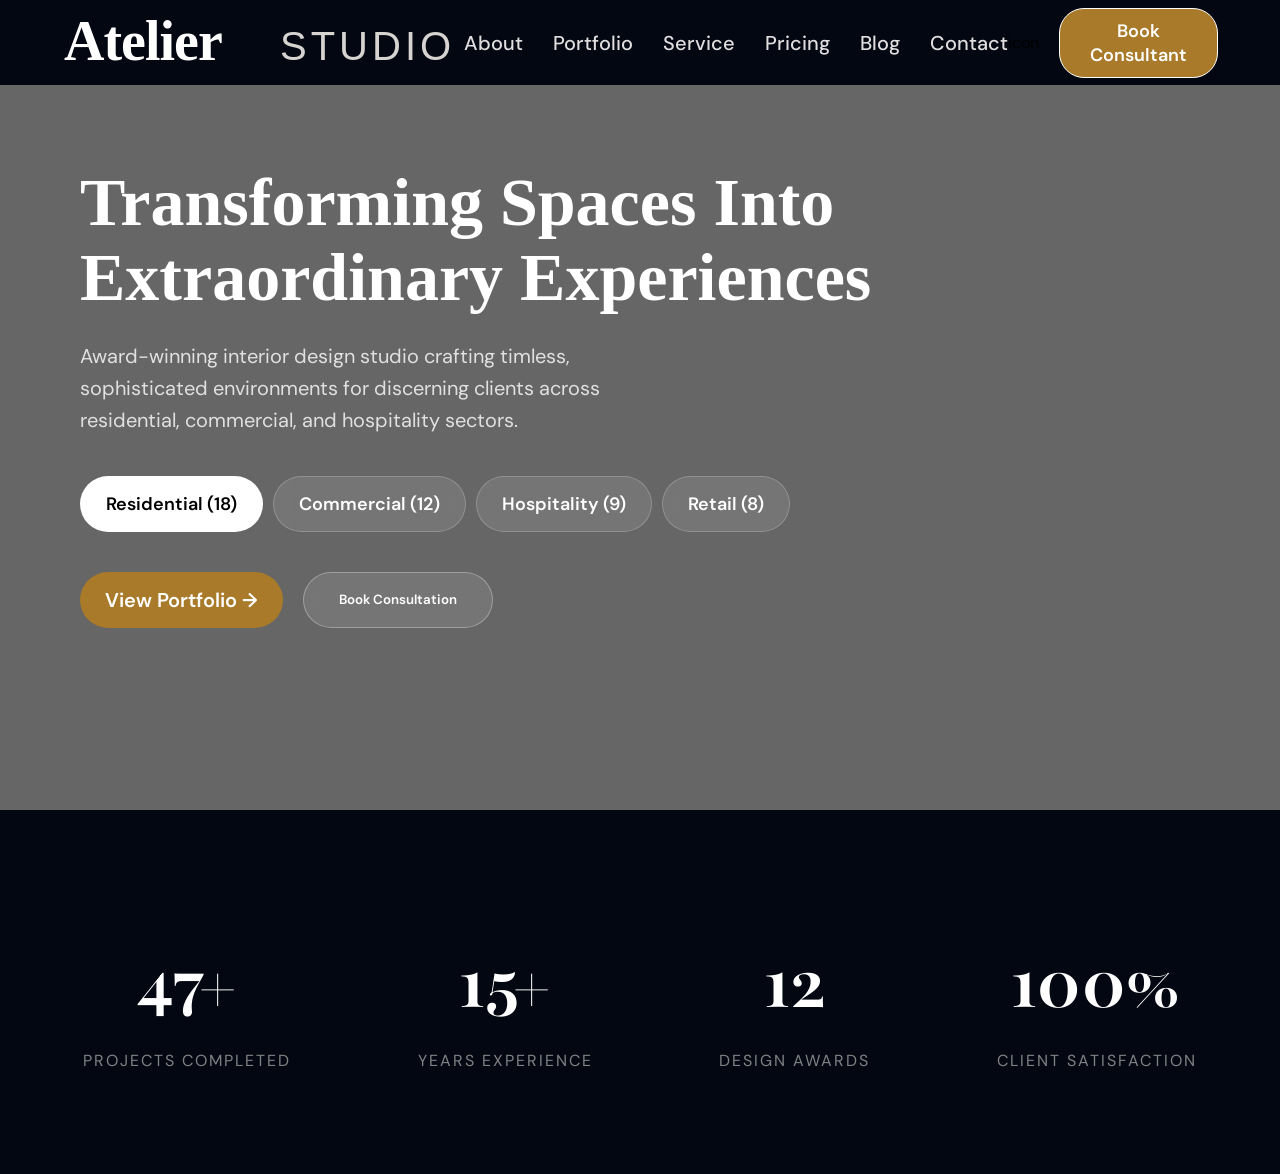
==== index.html @ 5f813e4d "fixed structure" ====
<!DOCTYPE html>
<html lang="en">
<head>
    <meta charset="UTF-8">
    <meta name="viewport" content="width=device-width, initial-scale=1.0">
    <title>Atelier</title>
    <link rel="stylesheet" href="./css/index.css" />
</head>
<body>

    <!--NAVIGATION-->
    <header class="hero">
        <nav>
            <div class="navigation">
                    <div class="logo" >
                        <img src=".\resource\logo-light (2).svg" alt="logo" />
                    </div>
                <div class="nav_items">
                     <a href="./html/About.html">About</a>
                     <a href="./html/portfolio.html">portfolio</a>
                     <a href="./html/service.html">service</a>
                     <a href="./html/pricing.html">pricing</a>
                     <a href="./html/blog.html">blog</a>
                     <a href="./html/contact.html">contact</a>
                </div>
                <div class="consultant_button">
                   <div>icon</div>
                   <button>Book Consultant</button>
                </div>
            </div>
        </nav>
        
        <div class="hero_content">
            <h1>Transforming Spaces Into <br> Extraordinary Experiences</h1>
            <p>Award-winning interior design studio crafting timless, sophisticated 
               environments for discerning clients across residential, commercial, 
               and hospitality sectors.</p>
        </div>

        <div class="category_tags">
            <button class="tag active">Residential (18)</button>
            <button class="tag">Commercial (12)</button>
            <button class="tag">Hospitality (9)</button>
            <button class="tag">Retail (8)</button>
        </div>

        <div class="cta_buttons">
            <button class="btn_portfolio">View Portfolio &rarr;</button>
            <button class="btn_glass">Book Consultation</button>
        </div>
    </header>

    <section class="stats-container">
        <div class="stat-item">
             <h2>47+</h2>
             <p>PROJECTS COMPLETED</p>
        </div>
        <div class="stat-item">
             <h2>15+</h2>
             <p>YEARS EXPERIENCE</p>
        </div>
        <div class="stat-item">
             <h2>12</h2>
             <p>DESIGN AWARDS</p>
        </div>
        <div class="stat-item">
             <h2>100%</h2>
             <p>CLIENT SATISFACTION</p>
        </div>
    </section>
</body>
</html>
---- css/index.css ----
@import url('https://fonts.googleapis.com/css2?family=DM+Sans:ital,opsz,wght@0,9..40,100..1000;1,9..40,100..1000&display=swap');
@import url('https://fonts.googleapis.com/css2?family=Playfair:ital,opsz,wght@0,5..1200,300..900;1,5..1200,300..900&display=swap');

*{
    font-family: "DM Sans", sans-serif;
}
body{
    margin: 0px;
    padding: 0px;
}
nav{
    background-color:#030712;
}

.navigation{
    width: 90%;
    margin: 0px auto;
    display: flex;
    justify-content: space-between;
}
.logo img{
    height: 80px;
    width: fit-content;
    /* aspect-ratio: square; */
}

.nav_items{
    display: flex;
    align-items: center;
    gap: 30px;
}
.nav_items a{
    color:rgb(224, 222, 222);
    text-decoration: none;
    text-transform: capitalize;
    font-size: 20px;
    font-weight: 500;
}

.consultant_button{
    display: flex;
    gap:20px;
    align-items: center;
}
.consultant_button button{
    border: none;
    padding: 10px 30px;
    border-radius: 25px;
    font-size: 18px;
    font-weight: 600;
    background-color: #A87A2A;
    border: 1px solid;
    color: white;
}

/* THE BACKGROUND IMAGE SECTION */
.hero{
    height:90vh;
    width:100%;
    background: linear-gradient(rgba(0, 0, 0, 0.6), rgba(0, 0, 0, 0.6)),
                url("https://images.unsplash.com/photo-1600210492486-724fe5c67fb0?w=1920&h=1080&fit=crop&q=80");
    background-size: cover;
    background-position: center;
    flex-direction: column;
}

/* HERO CONTENT */
.hero_content {
    margin-top: 80px;
    padding-left: 80px;
    max-width: 900px;
}
h1 {
    font-family: 'Playfair Display', serif;
    font-size: 68px;
    line-height: 1.1;
    margin-bottom: 25px;
    color: white;
}
p {
    font-size: 20px;
    line-height: 1.6;
    opacity: 0.8;
    max-width: 600px;
    margin-bottom: 40px;
    color:white;
}

/* CATEGORY TAGS (Glass Effect) */
.category_tags {
    display: flex;
    gap: 10px;
    margin-bottom: 40px;
    padding-left: 80px;
}

.tag {
    background: rgba(255, 255, 255, 0.1);
    backdrop-filter: blur(10px);
    border: 1px solid rgba(255, 255, 255, 0.2);
    color: white;
    padding: 15px 25px;
    border-radius: 30px;
    cursor: pointer;
    font-size:18px;
    font-weight: 600;
}

.tag.active {
    background: white;
    color: black;
}

/* BOTTOM BUTTONS */
.cta_buttons {
    display: flex;
    gap: 20px;
    padding-left: 80px;
}

.btn_portfolio {
    background: #A87A2A;
    border: none;
    padding: 15px 25px;
    border-radius: 30px;
    color: white;
    font-weight: 600;
    cursor: pointer;
    font-size: 20px;
}

.btn_glass {
    background: rgba(255, 255, 255, 0.1);
    backdrop-filter: blur(10px);
    border: 1px solid rgba(255, 255, 255, 0.3);
    padding: 18px 35px;
    border-radius: 30px;
    color: white;
    font-weight: 600;
    cursor: pointer;
}

.stats-container {
    background-color: #030712; 
    color: white;
    padding: 60px 20px;
    display: flex;
    justify-content: space-around; /* Distributes items evenly */
    align-items: center;
    text-align: center;
}

.stat-item h2 {
    font-size: 5rem;
    margin-bottom: 10px;
    font-weight: bold;
    font-family: "Playfair", serif; 
}

.stat-item p {
    font-size: 1rem;
    letter-spacing: 2px; /* Gives it that clean, modern look */
    color: #a0a0a0; /* Slightly faded text for the sub-label */
    text-transform: uppercase;
}

/* Mobile Responsive: */
@media (max-width: 768px) {
    .stats-container {
        flex-direction: column;
        gap: 40px;
    }
}
.page_header{
    background-color: #1b1715;
    color: white;
    text-align: center;
    padding: 120px 20px;
}

.page_header h1{
    font-family: Georgia, serif;
    font-size: 55px;
    margin-bottom: 20px;
}

.page_header p{
    max-width: 700px;
    margin: 0 auto 30px;
    font-size: 20px;
    line-height: 1.5;
}

.page_header div{
    font-size: 16px;
}

.badge{
    display: inline-block;
    background-color: #4b4b4b;
    color: white;
    padding: 8px 18px;
    border-radius: 20px;
    margin-bottom: 25px;
}
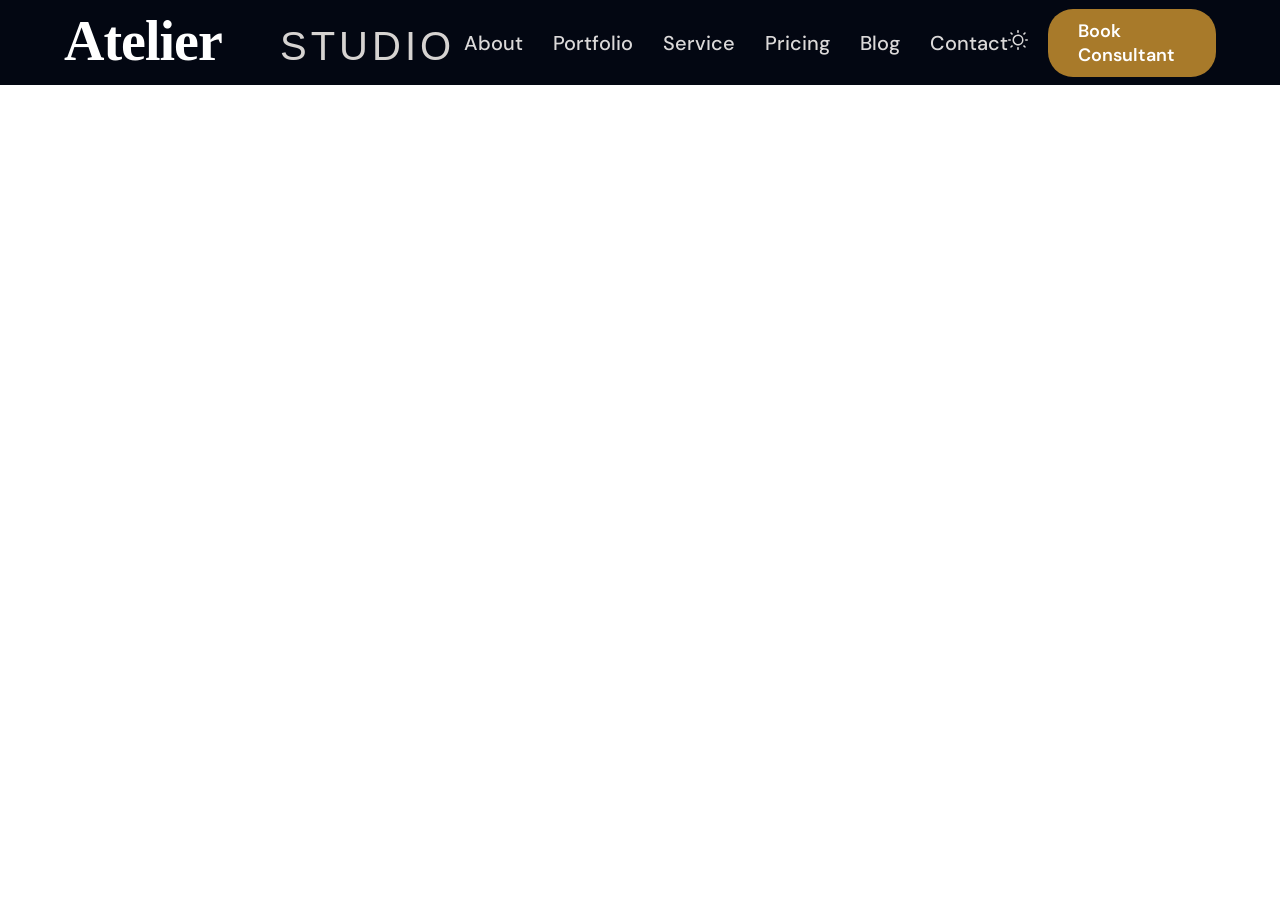
==== commit 899903ad: "first commit" ====
--- a/index.html
+++ b/index.html
@@ -12,8 +12,9 @@
     <header class="hero">
         <nav>
             <div class="navigation">
+                
                     <div class="logo" >
-                        <img src=".\resource\logo-light (2).svg" alt="logo" />
+                        <img src="..\resource\logo-light (2).svg"/>
                     </div>
                 <div class="nav_items">
                      <a href="./html/About.html">About</a>
@@ -24,49 +25,22 @@
                      <a href="./html/contact.html">contact</a>
                 </div>
                 <div class="consultant_button">
-                   <div>icon</div>
-                   <button>Book Consultant</button>
+                    
+                   <div><svg xmlns="http://www.w3.org/2000/svg" width="20" height="20" viewBox="0 0 20 20"><path fill="currentColor" d="M19 9.199h-.98c-.553 0-1 .359-1 .801c0 .441.447.799 1 .799H19c.552 0 1-.357 1-.799c0-.441-.449-.801-1-.801M10 4.5A5.483 5.483 0 0 0 4.5 10c0 3.051 2.449 5.5 5.5 5.5c3.05 0 5.5-2.449 5.5-5.5S13.049 4.5 10 4.5m0 9.5c-2.211 0-4-1.791-4-4c0-2.211 1.789-4 4-4a4 4 0 0 1 0 8m-7-4c0-.441-.449-.801-1-.801H1c-.553 0-1 .359-1 .801c0 .441.447.799 1 .799h1c.551 0 1-.358 1-.799m7-7c.441 0 .799-.447.799-1V1c0-.553-.358-1-.799-1s-.801.447-.801 1v1c0 .553.359 1 .801 1m0 14c-.442 0-.801.447-.801 1v1c0 .553.359 1 .801 1c.441 0 .799-.447.799-1v-1c0-.553-.358-1-.799-1m7.365-13.234c.391-.391.454-.961.142-1.273s-.883-.248-1.272.143l-.7.699c-.391.391-.454.961-.142 1.273s.883.248 1.273-.143zM3.334 15.533l-.7.701c-.391.391-.454.959-.142 1.271s.883.25 1.272-.141l.7-.699c.391-.391.454-.961.142-1.274s-.883-.247-1.272.142m.431-12.898c-.39-.391-.961-.455-1.273-.143s-.248.883.141 1.274l.7.699c.391.391.96.455 1.272.143s.249-.883-.141-1.273zm11.769 14.031l.7.699c.391.391.96.453 1.272.143c.312-.312.249-.883-.142-1.273l-.699-.699c-.391-.391-.961-.455-1.274-.143s-.248.882.143 1.273"/></svg></div>
+                  <div class="button">
+                    <div class="button_text">Book Consultant</div>
+                    <div class="hov_button"></div>
+
+                  
+                </div>
+                <div class ="menu">
+                   <svg xmlns="http://www.w3.org/2000/svg" width="24" height="24" viewBox="0 0 24 24"><g fill="none" stroke="currentColor" stroke-dasharray="16" stroke-linecap="round" stroke-linejoin="round" stroke-width="2"><path d="M5 5h14"><animate fill="freeze" attributeName="stroke-dashoffset" dur="0.3s" values="16;0"/></path><path stroke-dashoffset="16" d="M5 12h14"><animate fill="freeze" attributeName="stroke-dashoffset" begin="0.3s" dur="0.3s" to="0"/></path><path stroke-dashoffset="16" d="M5 19h14"><animate fill="freeze" attributeName="stroke-dashoffset" begin="0.6s" dur="0.3s" to="0"/></path></g></svg>
+
                 </div>
             </div>
+            
         </nav>
         
-        <div class="hero_content">
-            <h1>Transforming Spaces Into <br> Extraordinary Experiences</h1>
-            <p>Award-winning interior design studio crafting timless, sophisticated 
-               environments for discerning clients across residential, commercial, 
-               and hospitality sectors.</p>
-        </div>
-
-        <div class="category_tags">
-            <button class="tag active">Residential (18)</button>
-            <button class="tag">Commercial (12)</button>
-            <button class="tag">Hospitality (9)</button>
-            <button class="tag">Retail (8)</button>
-        </div>
-
-        <div class="cta_buttons">
-            <button class="btn_portfolio">View Portfolio &rarr;</button>
-            <button class="btn_glass">Book Consultation</button>
-        </div>
-    </header>
-
-    <section class="stats-container">
-        <div class="stat-item">
-             <h2>47+</h2>
-             <p>PROJECTS COMPLETED</p>
-        </div>
-        <div class="stat-item">
-             <h2>15+</h2>
-             <p>YEARS EXPERIENCE</p>
-        </div>
-        <div class="stat-item">
-             <h2>12</h2>
-             <p>DESIGN AWARDS</p>
-        </div>
-        <div class="stat-item">
-             <h2>100%</h2>
-             <p>CLIENT SATISFACTION</p>
-        </div>
-    </section>
+        
 </body>
 </html>
--- a/css/index.css
+++ b/css/index.css
@@ -1,6 +1,10 @@
 @import url('https://fonts.googleapis.com/css2?family=DM+Sans:ital,opsz,wght@0,9..40,100..1000;1,9..40,100..1000&display=swap');
 @import url('https://fonts.googleapis.com/css2?family=Playfair:ital,opsz,wght@0,5..1200,300..900;1,5..1200,300..900&display=swap');
-
+:root{
+    --primary-color:#030712;
+    --color-white: rgb(219, 217, 217);
+    --secondary-color:#A87A2A;
+}
 *{
     font-family: "DM Sans", sans-serif;
 }
@@ -30,11 +34,14 @@
     gap: 30px;
 }
 .nav_items a{
-    color:rgb(224, 222, 222);
+    color:rgb(219, 217, 217);
     text-decoration: none;
     text-transform: capitalize;
     font-size: 20px;
     font-weight: 500;
+}
+.consultant_button div svg{
+    color: rgb(219, 217, 217) !important;
 }
 
 .consultant_button{
@@ -42,164 +49,64 @@
     gap:20px;
     align-items: center;
 }
-.consultant_button button{
+.consultant_button .button{
     border: none;
     padding: 10px 30px;
     border-radius: 25px;
     font-size: 18px;
     font-weight: 600;
     background-color: #A87A2A;
-    border: 1px solid;
     color: white;
+    position:relative;
+    overflow:clip;
+    transition: all .3s ease-in-out;
 }
+.consultant_button .button .button_text {
+   position: relative;
+   top: 0px;
+   left: 0px;
+   z-index: 1;
+}
+.consultant_button .button .hov_button{
+    background-color: red;
+    height:100%;
+    width:0%;
+    position: absolute;
+    top: 0px;
+    left: 0px;
+    content:"";
+    contain:"";
+    transition: all .3s ease-in-out;
+}
+.consultant_button .button:hover{
+    color: #A87A2A;
+}
+.consultant_button .button:hover .hov_button{
+    width:100%;
+}
+.menu{
+    display: none;
+}
+/*media query*/
+@media(max-width:480px){
+    navigation{
+    padding: 10px 0px;
+    }
+    
 
-/* THE BACKGROUND IMAGE SECTION */
-.hero{
-    height:90vh;
-    width:100%;
-    background: linear-gradient(rgba(0, 0, 0, 0.6), rgba(0, 0, 0, 0.6)),
-                url("https://images.unsplash.com/photo-1600210492486-724fe5c67fb0?w=1920&h=1080&fit=crop&q=80");
-    background-size: cover;
-    background-position: center;
-    flex-direction: column;
+.logo img{
+    height: 30px;
 }
+.nav_items{
+    display: none;
 
-/* HERO CONTENT */
-.hero_content {
-    margin-top: 80px;
-    padding-left: 80px;
-    max-width: 900px;
 }
-h1 {
-    font-family: 'Playfair Display', serif;
-    font-size: 68px;
-    line-height: 1.1;
-    margin-bottom: 25px;
-    color: white;
+.consultant_button{
+    display: none;
 }
-p {
-    font-size: 20px;
-    line-height: 1.6;
-    opacity: 0.8;
-    max-width: 600px;
-    margin-bottom: 40px;
-    color:white;
-}
-
-/* CATEGORY TAGS (Glass Effect) */
-.category_tags {
-    display: flex;
-    gap: 10px;
-    margin-bottom: 40px;
-    padding-left: 80px;
-}
-
-.tag {
-    background: rgba(255, 255, 255, 0.1);
-    backdrop-filter: blur(10px);
-    border: 1px solid rgba(255, 255, 255, 0.2);
-    color: white;
-    padding: 15px 25px;
-    border-radius: 30px;
-    cursor: pointer;
-    font-size:18px;
-    font-weight: 600;
-}
-
-.tag.active {
-    background: white;
-    color: black;
-}
-
-/* BOTTOM BUTTONS */
-.cta_buttons {
-    display: flex;
-    gap: 20px;
-    padding-left: 80px;
-}
-
-.btn_portfolio {
-    background: #A87A2A;
-    border: none;
-    padding: 15px 25px;
-    border-radius: 30px;
-    color: white;
-    font-weight: 600;
-    cursor: pointer;
-    font-size: 20px;
-}
-
-.btn_glass {
-    background: rgba(255, 255, 255, 0.1);
-    backdrop-filter: blur(10px);
-    border: 1px solid rgba(255, 255, 255, 0.3);
-    padding: 18px 35px;
-    border-radius: 30px;
-    color: white;
-    font-weight: 600;
+.menu{
+    display: block;
+    color: var(--color-white);
     cursor: pointer;
 }
-
-.stats-container {
-    background-color: #030712; 
-    color: white;
-    padding: 60px 20px;
-    display: flex;
-    justify-content: space-around; /* Distributes items evenly */
-    align-items: center;
-    text-align: center;
-}
-
-.stat-item h2 {
-    font-size: 5rem;
-    margin-bottom: 10px;
-    font-weight: bold;
-    font-family: "Playfair", serif; 
-}
-
-.stat-item p {
-    font-size: 1rem;
-    letter-spacing: 2px; /* Gives it that clean, modern look */
-    color: #a0a0a0; /* Slightly faded text for the sub-label */
-    text-transform: uppercase;
-}
-
-/* Mobile Responsive: */
-@media (max-width: 768px) {
-    .stats-container {
-        flex-direction: column;
-        gap: 40px;
-    }
-}
-.page_header{
-    background-color: #1b1715;
-    color: white;
-    text-align: center;
-    padding: 120px 20px;
-}
-
-.page_header h1{
-    font-family: Georgia, serif;
-    font-size: 55px;
-    margin-bottom: 20px;
-}
-
-.page_header p{
-    max-width: 700px;
-    margin: 0 auto 30px;
-    font-size: 20px;
-    line-height: 1.5;
-}
-
-.page_header div{
-    font-size: 16px;
-}
-
-.badge{
-    display: inline-block;
-    background-color: #4b4b4b;
-    color: white;
-    padding: 8px 18px;
-    border-radius: 20px;
-    margin-bottom: 25px;
 }
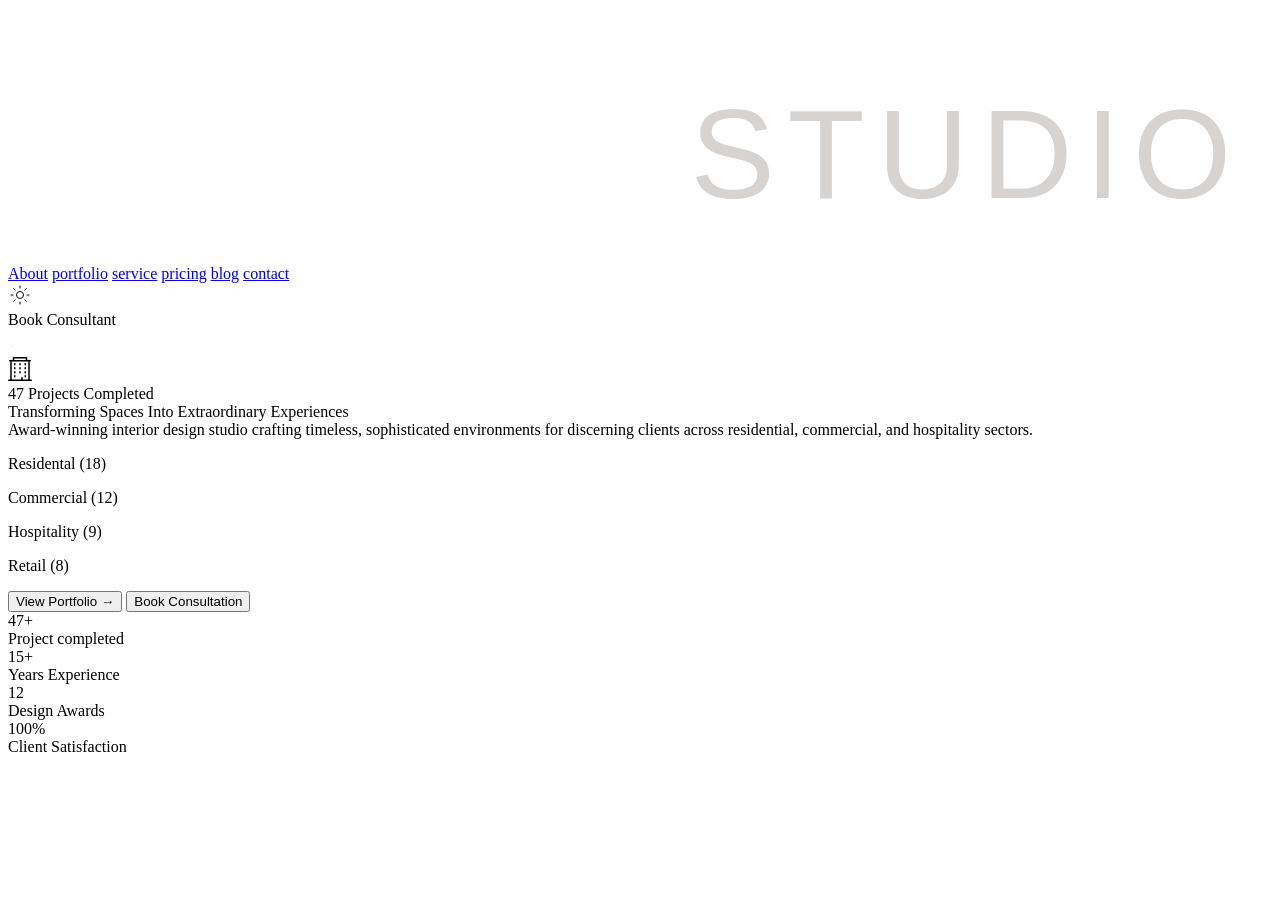
==== commit 511f6204: "first commit" ====
--- a/index.html
+++ b/index.html
@@ -4,42 +4,112 @@
     <meta charset="UTF-8">
     <meta name="viewport" content="width=device-width, initial-scale=1.0">
     <title>Atelier</title>
-    <link rel="stylesheet" href="./css/index.css" />
+    <link rel="stylesheet" href="./CSS/index.css" />
 </head>
 <body>
 
     <!--NAVIGATION-->
-    <header class="hero">
         <nav>
             <div class="navigation">
-                
                     <div class="logo" >
-                        <img src="..\resource\logo-light (2).svg"/>
+                         <img src="./resource/logo-light (2).svg" alt="logo"/>
                     </div>
                 <div class="nav_items">
-                     <a href="./html/About.html">About</a>
-                     <a href="./html/portfolio.html">portfolio</a>
-                     <a href="./html/service.html">service</a>
-                     <a href="./html/pricing.html">pricing</a>
-                     <a href="./html/blog.html">blog</a>
-                     <a href="./html/contact.html">contact</a>
+                     <a href="./HTML/About.html">About</a>
+                     <a href="./HTML/portfolio.html">portfolio</a>
+                     <a href="./HTML/service.html">service</a>
+                     <a href="./HTML/pricing.html">pricing</a>
+                     <a href="./HTML/blog.html">blog</a>
+                     <a href="./HTML/contact.html">contact</a>
                 </div>
                 <div class="consultant_button">
-                    
-                   <div><svg xmlns="http://www.w3.org/2000/svg" width="20" height="20" viewBox="0 0 20 20"><path fill="currentColor" d="M19 9.199h-.98c-.553 0-1 .359-1 .801c0 .441.447.799 1 .799H19c.552 0 1-.357 1-.799c0-.441-.449-.801-1-.801M10 4.5A5.483 5.483 0 0 0 4.5 10c0 3.051 2.449 5.5 5.5 5.5c3.05 0 5.5-2.449 5.5-5.5S13.049 4.5 10 4.5m0 9.5c-2.211 0-4-1.791-4-4c0-2.211 1.789-4 4-4a4 4 0 0 1 0 8m-7-4c0-.441-.449-.801-1-.801H1c-.553 0-1 .359-1 .801c0 .441.447.799 1 .799h1c.551 0 1-.358 1-.799m7-7c.441 0 .799-.447.799-1V1c0-.553-.358-1-.799-1s-.801.447-.801 1v1c0 .553.359 1 .801 1m0 14c-.442 0-.801.447-.801 1v1c0 .553.359 1 .801 1c.441 0 .799-.447.799-1v-1c0-.553-.358-1-.799-1m7.365-13.234c.391-.391.454-.961.142-1.273s-.883-.248-1.272.143l-.7.699c-.391.391-.454.961-.142 1.273s.883.248 1.273-.143zM3.334 15.533l-.7.701c-.391.391-.454.959-.142 1.271s.883.25 1.272-.141l.7-.699c.391-.391.454-.961.142-1.274s-.883-.247-1.272.142m.431-12.898c-.39-.391-.961-.455-1.273-.143s-.248.883.141 1.274l.7.699c.391.391.96.455 1.272.143s.249-.883-.141-1.273zm11.769 14.031l.7.699c.391.391.96.453 1.272.143c.312-.312.249-.883-.142-1.273l-.699-.699c-.391-.391-.961-.455-1.274-.143s-.248.882.143 1.273"/></svg></div>
-                  <div class="button">
+                   <div>
+                    <svg xmlns="http://www.w3.org/2000/svg" width="24" height="24" 
+                    viewBox="0 0 24 24"><g fill="none" stroke="currentColor" stroke-width="1">
+                        <circle cx="12" cy="12" r="3.5"/><path stroke-linecap="round" d="M12 5V3m0
+                         18v-2m4.95-11.95l1.414-1.414M5.636 18.364L7.05 16.95M19 12h2M3 12h2m11.95
+                         4.95l1.414 1.414M5.636 5.636L7.05 7.05"/></g></svg>
+                   </div>
+                   <div class="button">
                     <div class="button_text">Book Consultant</div>
-                    <div class="hov_button"></div>
-
-                  
-                </div>
-                <div class ="menu">
-                   <svg xmlns="http://www.w3.org/2000/svg" width="24" height="24" viewBox="0 0 24 24"><g fill="none" stroke="currentColor" stroke-dasharray="16" stroke-linecap="round" stroke-linejoin="round" stroke-width="2"><path d="M5 5h14"><animate fill="freeze" attributeName="stroke-dashoffset" dur="0.3s" values="16;0"/></path><path stroke-dashoffset="16" d="M5 12h14"><animate fill="freeze" attributeName="stroke-dashoffset" begin="0.3s" dur="0.3s" to="0"/></path><path stroke-dashoffset="16" d="M5 19h14"><animate fill="freeze" attributeName="stroke-dashoffset" begin="0.6s" dur="0.3s" to="0"/></path></g></svg>
-
+                     <div class="hov_button"></div>
+                     <div class="menu">
+                        <svg xmlns="http://www.w3.org/2000/svg" width="24" height="24" viewBox="0 0 24 24"
+                        ><path fill="currentColor" d="M4.5 17.27q-.213 0-.356-.145T4 16.768t.144-.356t.356-
+                        .143h15q.213 0 .356.144q.144.144.144.357t-.144.356t-.356.143zm0-4.77q-.213 0-.356-.144T4
+                         11.999t.144-.356t.356-.143h15q.213 0 .356.144t.144.357t-.144.356t-.356.143zm0-4.77q-.213 
+                         0-.356-.143Q4 7.443 4 7.23t.144-.356t.356-.143h15q.213 0 .356.144T20 7.23t-.144.356t-.356.144z"/></svg>
+                     </div>
+                   </div>
                 </div>
             </div>
-            
         </nav>
+    
+    <!--MAIN SECTION-->
+    <main>
+        <!--hero section-->
+        <div class="hero">
+        <div class="hero_body">
+            <div class="hero_top">
+                <svg xmlns="http://www.w3.org/2000/svg" width="24" height="24"
+                 viewBox="0 0 24 24"><g fill="none" stroke="currentColor" 
+                 stroke-linecap="round" stroke-linejoin="round" stroke-miterlimit="10" 
+                 stroke-width="1.5"><path d="M6.75 6.75v1m0 3v1m0 3v1m5.25-9v1m0 3v1m0
+                  3v1m5.25-9v1m0 3v1m0 3v1m3.75-12v19.5H3V3.75m15.5 0v-3h-13v3m17.75 
+                  19.5H.75m21.5-19.5H1.75m5 15v1m10.5-1v1"/><path d="M14 23.25v-2.5c0-
+                  1.1-.9-2-2-2s-2 .9-2 2v2.5"/></g>
+                </svg>
+            <div>
+                <div>47 Projects Completed</div>
+            </div>
+            </div>
+            <div class="hero_title">
+                Transforming Spaces Into 
+                Extraordinary Experiences
+            </div>
+            <div class="hero_description">
+                Award-winning interior design studio crafting timeless, 
+                sophisticated environments for discerning clients across 
+                residential, commercial, and hospitality sectors.
+            </div>
+            <div class="hero_cta">
+                <div><p>Residental (18)</p></div>
+                <div><p>Commercial (12)</p></div>
+                <div><p>Hospitality  (9)</p></div>
+                <div><p>Retail (8) </p></div>
+            </div>
+            <div class="hero_button">
+                <button class="primary">View Portfolio &rarr;</button>
+                <!-- <svg xmlns="http://www.w3.org/2000/svg" width="24"
+                 height="24" viewBox="0 0 24 24"><path fill="currentColor" 
+                 d="M12.192 16.827V12.5H3.077v-1h9.115V7.173L19.788 12z"/></svg> -->
+                <button class="second">Book Consultation</button>
+            </div>
+        </div>
+        </div>
+
+    <!--CTA SECTION-->
+        <div class="cta">
+            <div class="cta_body">
+                <div class="cta_content">
+                    <div>47+</div>
+                    <div>Project completed</div>
+                </div>
+                <div class="cta_content">
+                    <div>15+</div>
+                    <div>Years Experience</div>
+                </div>
+                <div class="cta_content">
+                    <div>12</div>
+                    <div>Design Awards</div>
+                </div>
+                <div class="cta_content">
+                    <div>100%</div>
+                    <div>Client Satisfaction</div>
+                </div>
+            </div>
+        </div>
+    </main>
         
         
 </body>
